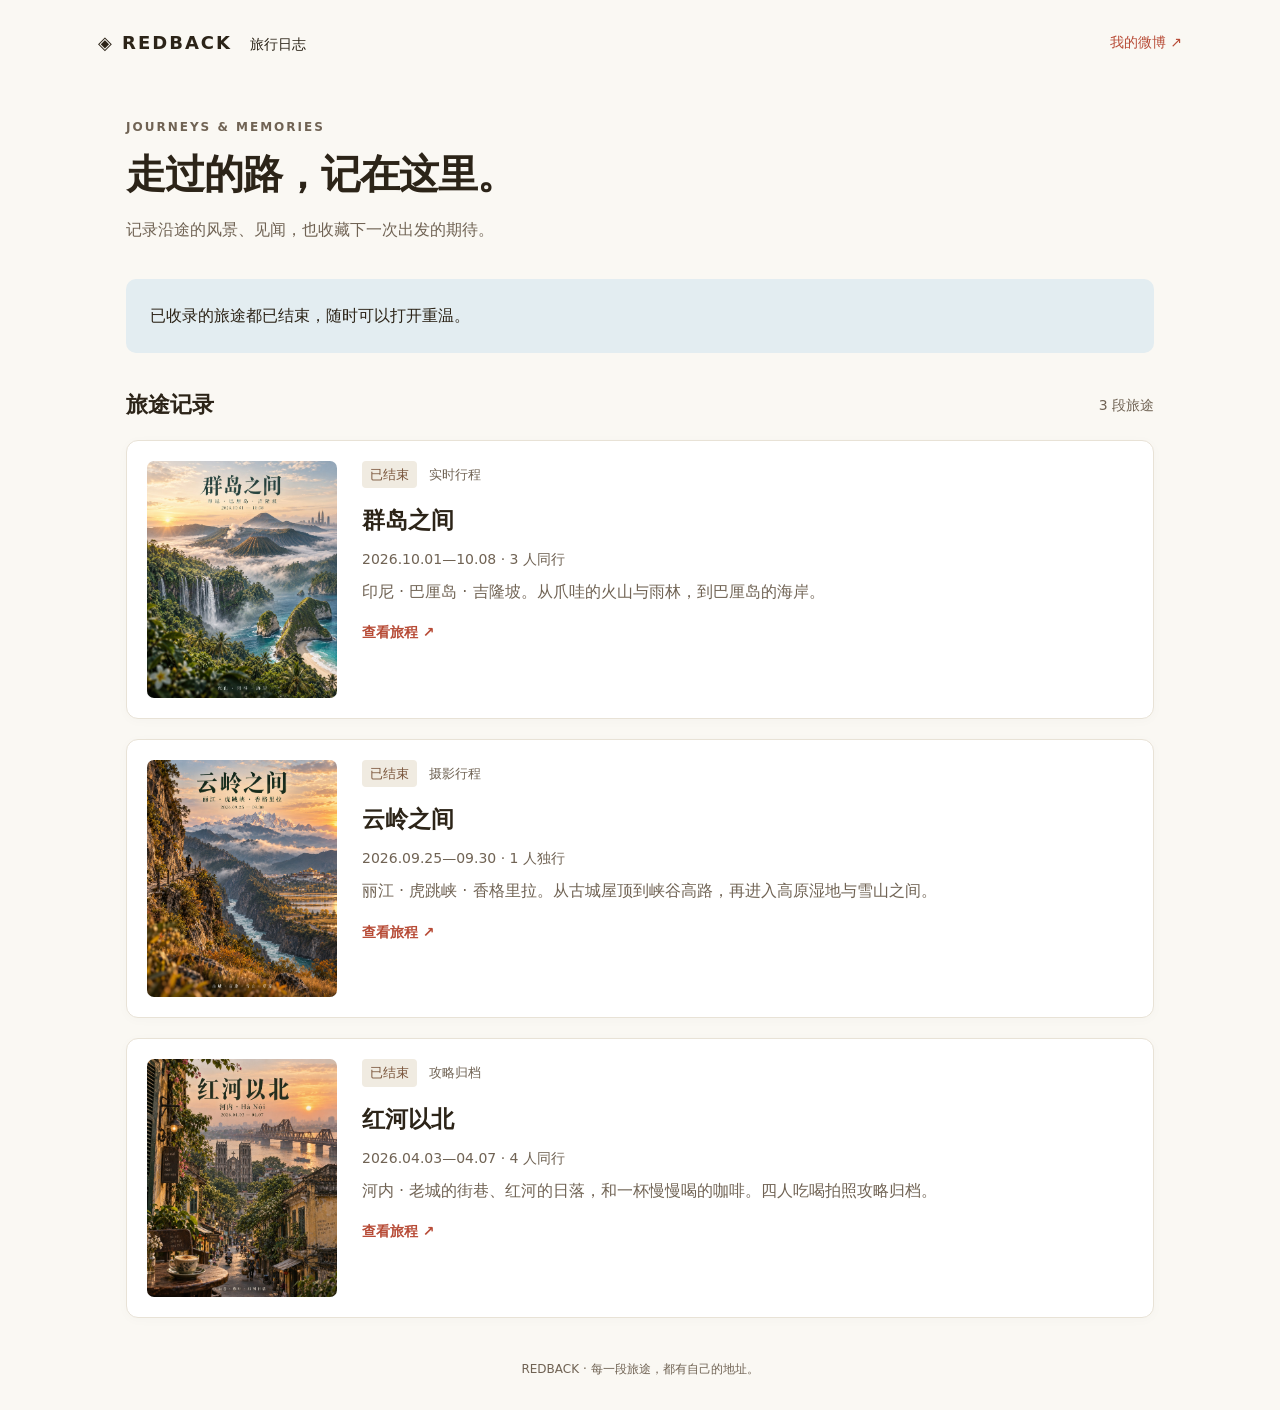
==== index.html @ 3b459f47 "Add Yunnan photo journey" ====
<!doctype html><html lang="zh-CN"><head><meta charset="utf-8"><meta name="viewport" content="width=device-width,initial-scale=1"><meta name="theme-color" content="#a94632"><title>Redback · 旅行日志</title><meta name="description" content="Redback 的旅行日志、行程与沿途见闻"><link rel="stylesheet" href="hub.css?v=3"><script src="trips.js?v=5" defer></script><script src="hub.js?v=4" defer></script><link rel="icon" type="image/svg+xml" href="assets/favicon.svg?v=1"></head><body><header><a href="./" class="brand">◈ REDBACK <span>旅行日志</span></a><a href="https://weibo.com/u/7361396417">我的微博 ↗</a></header><main><section class="intro"><p class="eyebrow">JOURNEYS & MEMORIES</p><h1>走过的路，记在这里。</h1><p>记录沿途的风景、见闻，也收藏下一次出发的期待。</p></section><section id="featured" aria-label="当前或下一段旅程"></section><section><div class="sectionhead"><h2>旅途记录</h2><span id="total"></span></div><div id="trips"></div></section><noscript><p>请启用 JavaScript 查看完整旅途记录。</p><a href="2026/yunnan/">打开云岭之间 · 丽江—虎跳峡—香格里拉摄影行程</a><a href="2026/indonesia/">打开群岛之间 · 印尼—巴厘岛—吉隆坡旅行日志</a><a href="2026/hanoi/">打开红河以北 · 河内攻略归档</a></noscript><footer>REDBACK · 每一段旅途，都有自己的地址。</footer></main></body></html>
---- hub.css ----
:root{font:16px/1.65 "PingFang SC","Microsoft YaHei",system-ui,sans-serif;color:#17313a;background:#f2f5f6}*{box-sizing:border-box}body{margin:0}a{color:#1a6d76;text-decoration:none}a:focus-visible{outline:3px solid #df9d36;outline-offset:4px}header{max-width:1140px;margin:auto;padding:28px;display:flex;justify-content:space-between;align-items:center;gap:18px;font-size:14px}.brand{font-size:18px;letter-spacing:2px;font-weight:750;color:#17313a}.brand span{font-size:14px;letter-spacing:0;margin-left:10px;font-weight:400}main{max-width:1084px;margin:auto;padding:20px 28px}.intro{margin:10px 0 35px}.eyebrow{font-size:12px;font-weight:650;letter-spacing:2px}.intro h1{font-size:40px;letter-spacing:-1px;margin:8px 0;line-height:1.3}.intro p{color:#5a737e}.featured{background:#112c36;border-top:4px solid #64d9cb;border-radius:16px;padding:30px 34px;display:grid;grid-template-columns:1fr 240px;gap:30px;color:white}.featured .eyebrow{color:#79e1d5}.featured h2{font-size:27px;margin:10px 0}.featured p{color:#c6d9df;margin:6px 0}.button{display:inline-block;background:#77e1d1;color:#12363d;border-radius:7px;padding:9px 18px;font-weight:650;margin-top:18px}.count{display:flex;flex-direction:column;justify-content:center;border-left:1px solid #48616b;padding-left:30px;font-size:14px;color:#c6d9df}.count strong{font-size:40px;color:white;font-variant-numeric:tabular-nums;line-height:1.8}.sectionhead{display:flex;align-items:center;justify-content:space-between;margin:34px 0 16px}.sectionhead h2{font-size:22px;margin:0}.sectionhead span{font-size:14px;color:#5a737e}#trips{display:grid;gap:20px}.trip{display:grid;grid-template-columns:190px 1fr;gap:25px;padding:20px;background:white;border:1px solid #d5e1e5;border-radius:12px;color:#17313a}.trip:hover{border-color:#45a798}.trip img{width:190px;height:220px;object-fit:cover;object-position:center;border-radius:7px}.meta{display:flex;gap:12px;align-items:center;font-size:13px;color:#607c86}.badge{background:#e0f3ee;color:#266d61;padding:3px 8px;border-radius:4px}.trip h3{font-size:23px;margin:14px 0 6px}.trip p{margin:8px 0;color:#566f7a}.dates{font-size:14px}.open{display:block;margin-top:16px;color:#18747b;font-size:14px;font-weight:650}.noimage{display:grid;place-items:center;background:#173b46;color:#74dccd;border-radius:8px;font-size:54px}.finished{padding:24px;background:#e3edf1;border-radius:10px}footer{font-size:12px;color:#6c858e;text-align:center;padding:42px 0 10px}@media(max-width:680px){header{padding:20px}.brand{font-size:16px;letter-spacing:1px}.brand span{display:block;margin:0;font-size:12px}main{padding:8px 20px}.intro h1{font-size:31px}.featured{grid-template-columns:1fr;padding:23px;gap:20px}.featured h2{font-size:25px}.count{border-left:0;border-top:1px solid #48616b;padding:14px 0 0}.count strong{font-size:30px}.trip{grid-template-columns:92px minmax(0,1fr);gap:15px;padding:15px}.trip img{width:92px;height:142px}.trip h3{font-size:19px;margin-top:10px}.trip p{font-size:14px}.meta{flex-wrap:wrap;gap:5px 10px}.noimage{font-size:30px}}

/* Keep the complete cover visible at its natural ratio. */
.trip{align-items:start}.trip img{height:auto;aspect-ratio:1122/1402;object-fit:cover}.trip h3{overflow-wrap:anywhere}


:root{color:#2c2418;background:#faf8f3}header,.brand,.trip{color:#2c2418}a,.open{color:#b74b36}.intro p,.trip p,.sectionhead span,.meta{color:#706354}.intro h1,.trip h3,.featured h2{font-family:'Songti SC',SimSun,serif}.featured{background:#3e2f24;border-top-color:#d4883e}.featured .eyebrow{color:#ebc49c}.featured p,.count{color:#e1d1bf}.button{background:#f0d6ad;color:#3e2f24}.count{border-color:#77624e}.trip{border-color:#e8e2d6;box-shadow:0 2px 12px #2c241806}.trip:hover{border-color:#c8553d}.badge{background:#f0ebe1;color:#79543a}.noimage{min-height:238px;background:#4a3728;color:#e8a854;font-family:SimSun,serif;font-size:32px;writing-mode:vertical-rl;letter-spacing:8px}.trip img{object-fit:contain}footer{color:#706354}@media(max-width:680px){.noimage{min-height:142px;font-size:22px;letter-spacing:4px}}
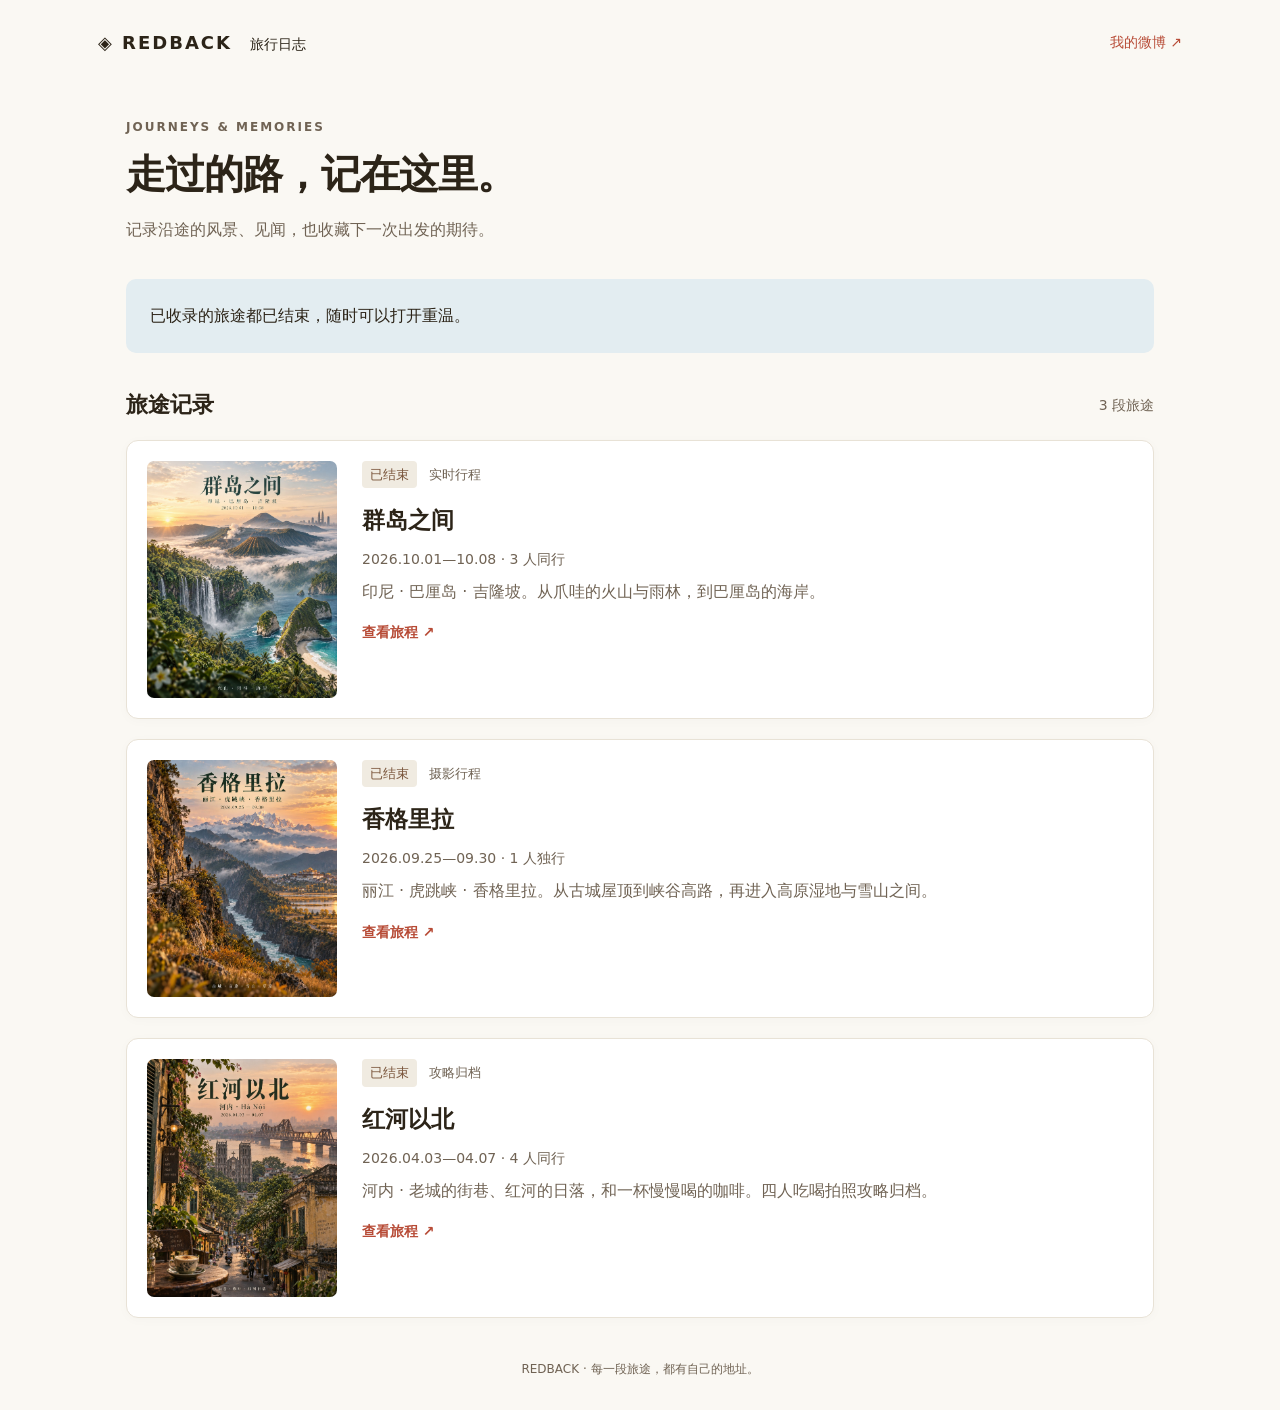
==== commit 4d415296: "Update Shangri-La trip title and transport" ====
--- a/index.html
+++ b/index.html
@@ -1 +1 @@
-<!doctype html><html lang="zh-CN"><head><meta charset="utf-8"><meta name="viewport" content="width=device-width,initial-scale=1"><meta name="theme-color" content="#a94632"><title>Redback · 旅行日志</title><meta name="description" content="Redback 的旅行日志、行程与沿途见闻"><link rel="stylesheet" href="hub.css?v=3"><script src="trips.js?v=5" defer></script><script src="hub.js?v=4" defer></script><link rel="icon" type="image/svg+xml" href="assets/favicon.svg?v=1"></head><body><header><a href="./" class="brand">◈ REDBACK <span>旅行日志</span></a><a href="https://weibo.com/u/7361396417">我的微博 ↗</a></header><main><section class="intro"><p class="eyebrow">JOURNEYS & MEMORIES</p><h1>走过的路，记在这里。</h1><p>记录沿途的风景、见闻，也收藏下一次出发的期待。</p></section><section id="featured" aria-label="当前或下一段旅程"></section><section><div class="sectionhead"><h2>旅途记录</h2><span id="total"></span></div><div id="trips"></div></section><noscript><p>请启用 JavaScript 查看完整旅途记录。</p><a href="2026/yunnan/">打开云岭之间 · 丽江—虎跳峡—香格里拉摄影行程</a><a href="2026/indonesia/">打开群岛之间 · 印尼—巴厘岛—吉隆坡旅行日志</a><a href="2026/hanoi/">打开红河以北 · 河内攻略归档</a></noscript><footer>REDBACK · 每一段旅途，都有自己的地址。</footer></main></body></html>
+<!doctype html><html lang="zh-CN"><head><meta charset="utf-8"><meta name="viewport" content="width=device-width,initial-scale=1"><meta name="theme-color" content="#a94632"><title>Redback · 旅行日志</title><meta name="description" content="Redback 的旅行日志、行程与沿途见闻"><link rel="stylesheet" href="hub.css?v=3"><script src="trips.js?v=6" defer></script><script src="hub.js?v=4" defer></script><link rel="icon" type="image/svg+xml" href="assets/favicon.svg?v=1"></head><body><header><a href="./" class="brand">◈ REDBACK <span>旅行日志</span></a><a href="https://weibo.com/u/7361396417">我的微博 ↗</a></header><main><section class="intro"><p class="eyebrow">JOURNEYS & MEMORIES</p><h1>走过的路，记在这里。</h1><p>记录沿途的风景、见闻，也收藏下一次出发的期待。</p></section><section id="featured" aria-label="当前或下一段旅程"></section><section><div class="sectionhead"><h2>旅途记录</h2><span id="total"></span></div><div id="trips"></div></section><noscript><p>请启用 JavaScript 查看完整旅途记录。</p><a href="2026/yunnan/">打开香格里拉 · 丽江—虎跳峡—香格里拉摄影行程</a><a href="2026/indonesia/">打开群岛之间 · 印尼—巴厘岛—吉隆坡旅行日志</a><a href="2026/hanoi/">打开红河以北 · 河内攻略归档</a></noscript><footer>REDBACK · 每一段旅途，都有自己的地址。</footer></main></body></html>
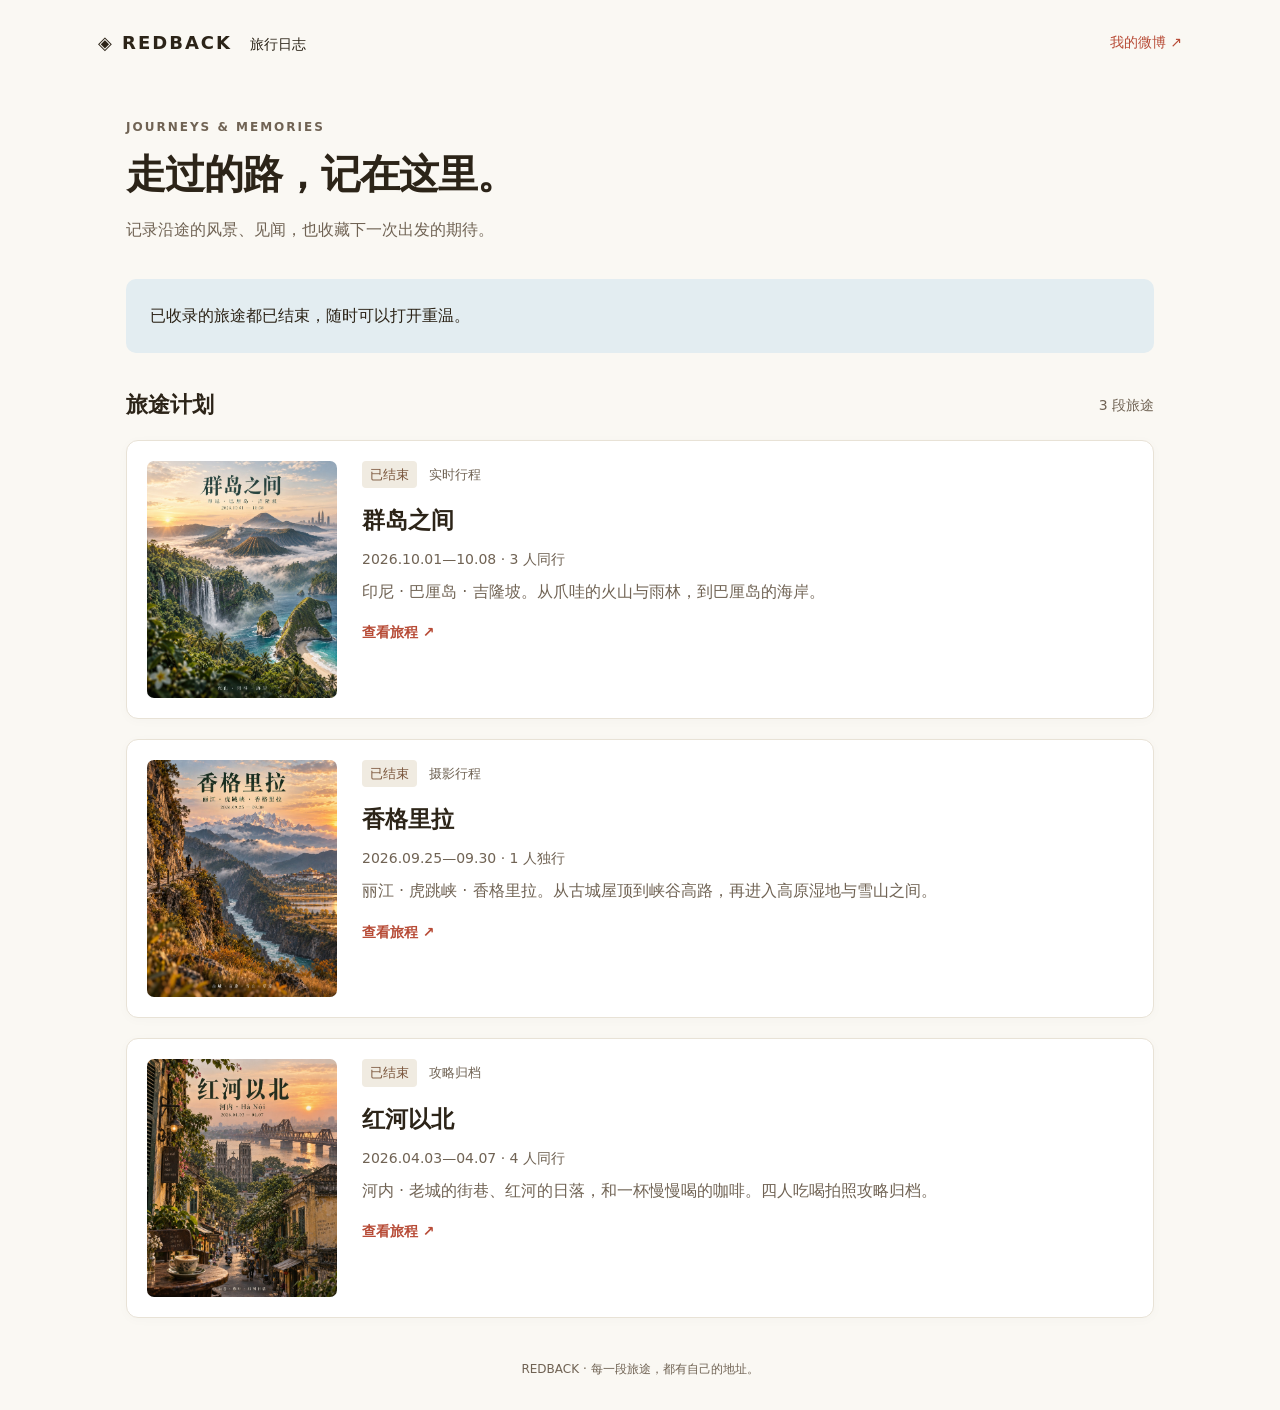
==== commit a368bf1e: "copy: label current journeys as travel plans" ====
--- a/index.html
+++ b/index.html
@@ -1 +1 @@
-<!doctype html><html lang="zh-CN"><head><meta charset="utf-8"><meta name="viewport" content="width=device-width,initial-scale=1"><meta name="theme-color" content="#a94632"><title>Redback · 旅行日志</title><meta name="description" content="Redback 的旅行日志、行程与沿途见闻"><link rel="stylesheet" href="hub.css?v=3"><script src="trips.js?v=6" defer></script><script src="hub.js?v=4" defer></script><link rel="icon" type="image/svg+xml" href="assets/favicon.svg?v=1"></head><body><header><a href="./" class="brand">◈ REDBACK <span>旅行日志</span></a><a href="https://weibo.com/u/7361396417">我的微博 ↗</a></header><main><section class="intro"><p class="eyebrow">JOURNEYS & MEMORIES</p><h1>走过的路，记在这里。</h1><p>记录沿途的风景、见闻，也收藏下一次出发的期待。</p></section><section id="featured" aria-label="当前或下一段旅程"></section><section><div class="sectionhead"><h2>旅途记录</h2><span id="total"></span></div><div id="trips"></div></section><noscript><p>请启用 JavaScript 查看完整旅途记录。</p><a href="2026/yunnan/">打开香格里拉 · 丽江—虎跳峡—香格里拉摄影行程</a><a href="2026/indonesia/">打开群岛之间 · 印尼—巴厘岛—吉隆坡旅行日志</a><a href="2026/hanoi/">打开红河以北 · 河内攻略归档</a></noscript><footer>REDBACK · 每一段旅途，都有自己的地址。</footer></main></body></html>
+<!doctype html><html lang="zh-CN"><head><meta charset="utf-8"><meta name="viewport" content="width=device-width,initial-scale=1"><meta name="theme-color" content="#a94632"><title>Redback · 旅行日志</title><meta name="description" content="Redback 的旅行日志、行程与沿途见闻"><link rel="stylesheet" href="hub.css?v=3"><script src="trips.js?v=6" defer></script><script src="hub.js?v=4" defer></script><link rel="icon" type="image/svg+xml" href="assets/favicon.svg?v=1"></head><body><header><a href="./" class="brand">◈ REDBACK <span>旅行日志</span></a><a href="https://weibo.com/u/7361396417">我的微博 ↗</a></header><main><section class="intro"><p class="eyebrow">JOURNEYS & MEMORIES</p><h1>走过的路，记在这里。</h1><p>记录沿途的风景、见闻，也收藏下一次出发的期待。</p></section><section id="featured" aria-label="当前或下一段旅程"></section><section><div class="sectionhead"><h2>旅途计划</h2><span id="total"></span></div><div id="trips"></div></section><noscript><p>请启用 JavaScript 查看完整旅途计划。</p><a href="2026/yunnan/">打开香格里拉 · 丽江—虎跳峡—香格里拉摄影行程</a><a href="2026/indonesia/">打开群岛之间 · 印尼—巴厘岛—吉隆坡旅行日志</a><a href="2026/hanoi/">打开红河以北 · 河内攻略归档</a></noscript><footer>REDBACK · 每一段旅途，都有自己的地址。</footer></main></body></html>
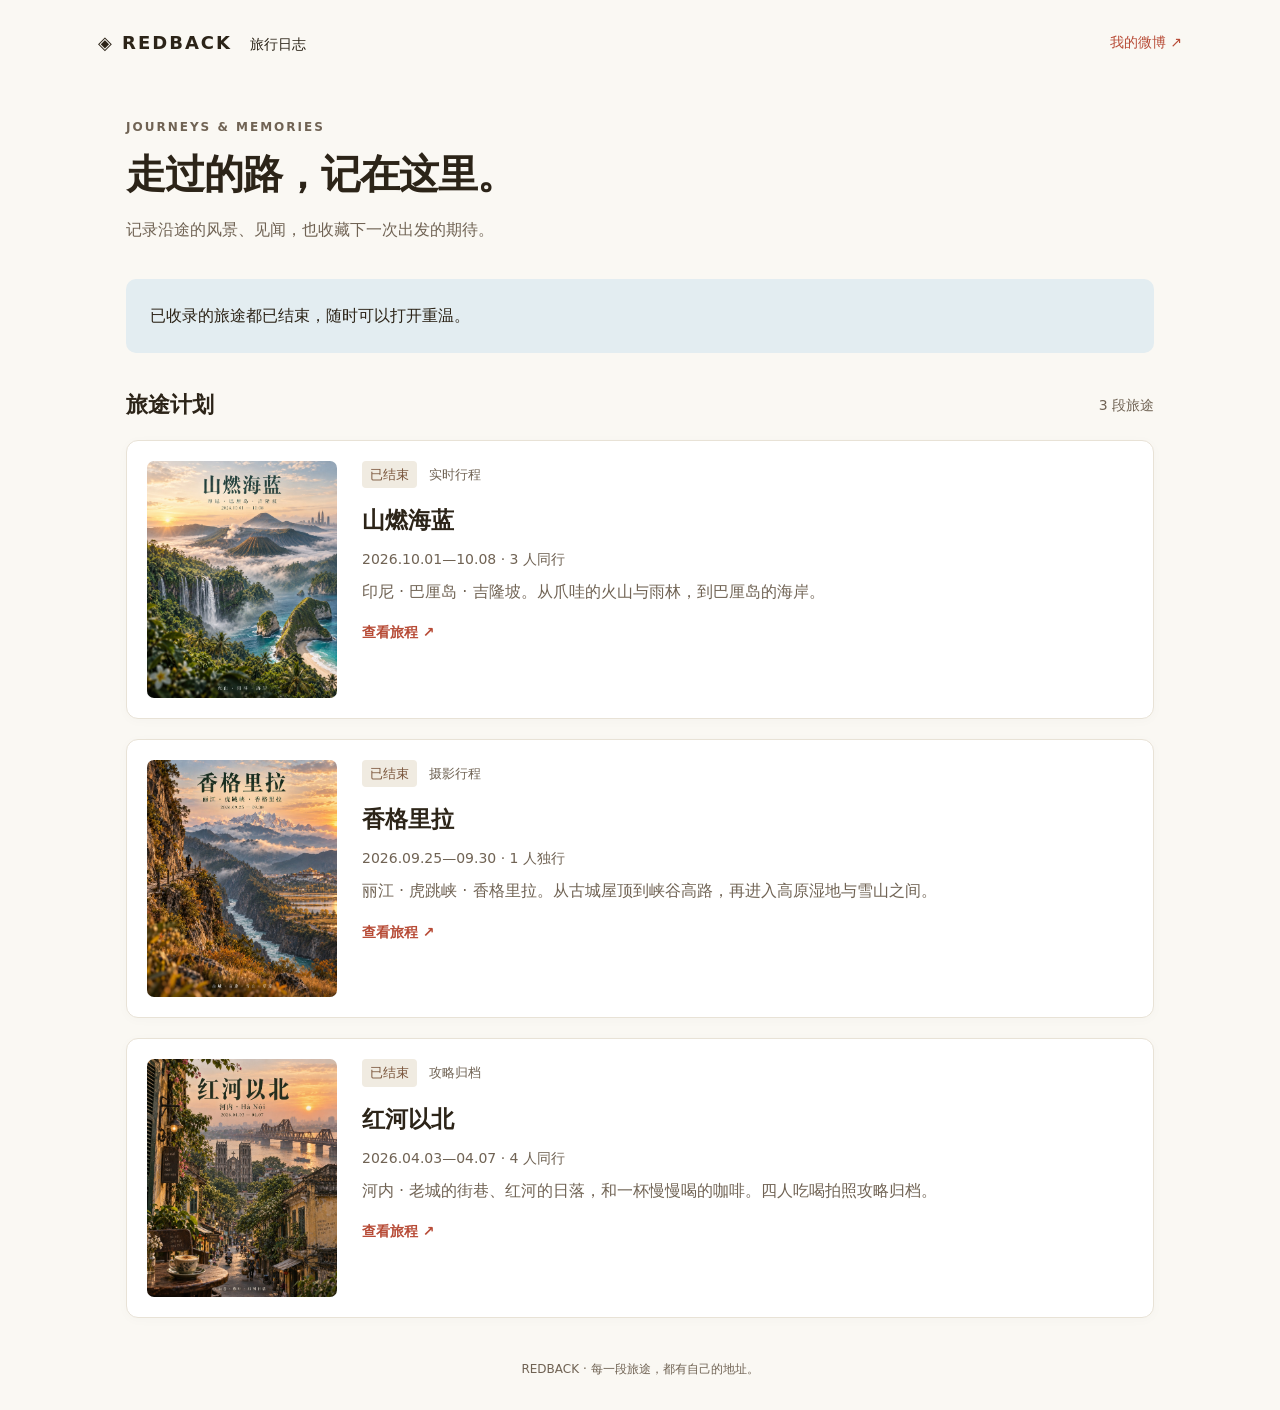
==== commit 35b96192: "Rename Indonesia journey to 山燃海蓝 and update poster" ====
--- a/index.html
+++ b/index.html
@@ -1 +1 @@
-<!doctype html><html lang="zh-CN"><head><meta charset="utf-8"><meta name="viewport" content="width=device-width,initial-scale=1"><meta name="theme-color" content="#a94632"><title>Redback · 旅行日志</title><meta name="description" content="Redback 的旅行日志、行程与沿途见闻"><link rel="stylesheet" href="hub.css?v=3"><script src="trips.js?v=6" defer></script><script src="hub.js?v=4" defer></script><link rel="icon" type="image/svg+xml" href="assets/favicon.svg?v=1"></head><body><header><a href="./" class="brand">◈ REDBACK <span>旅行日志</span></a><a href="https://weibo.com/u/7361396417">我的微博 ↗</a></header><main><section class="intro"><p class="eyebrow">JOURNEYS & MEMORIES</p><h1>走过的路，记在这里。</h1><p>记录沿途的风景、见闻，也收藏下一次出发的期待。</p></section><section id="featured" aria-label="当前或下一段旅程"></section><section><div class="sectionhead"><h2>旅途计划</h2><span id="total"></span></div><div id="trips"></div></section><noscript><p>请启用 JavaScript 查看完整旅途计划。</p><a href="2026/yunnan/">打开香格里拉 · 丽江—虎跳峡—香格里拉摄影行程</a><a href="2026/indonesia/">打开群岛之间 · 印尼—巴厘岛—吉隆坡旅行日志</a><a href="2026/hanoi/">打开红河以北 · 河内攻略归档</a></noscript><footer>REDBACK · 每一段旅途，都有自己的地址。</footer></main></body></html>
+<!doctype html><html lang="zh-CN"><head><meta charset="utf-8"><meta name="viewport" content="width=device-width,initial-scale=1"><meta name="theme-color" content="#a94632"><title>Redback · 旅行日志</title><meta name="description" content="Redback 的旅行日志、行程与沿途见闻"><link rel="stylesheet" href="hub.css?v=3"><script src="trips.js?v=7" defer></script><script src="hub.js?v=4" defer></script><link rel="icon" type="image/svg+xml" href="assets/favicon.svg?v=1"></head><body><header><a href="./" class="brand">◈ REDBACK <span>旅行日志</span></a><a href="https://weibo.com/u/7361396417">我的微博 ↗</a></header><main><section class="intro"><p class="eyebrow">JOURNEYS & MEMORIES</p><h1>走过的路，记在这里。</h1><p>记录沿途的风景、见闻，也收藏下一次出发的期待。</p></section><section id="featured" aria-label="当前或下一段旅程"></section><section><div class="sectionhead"><h2>旅途计划</h2><span id="total"></span></div><div id="trips"></div></section><noscript><p>请启用 JavaScript 查看完整旅途计划。</p><a href="2026/yunnan/">打开香格里拉 · 丽江—虎跳峡—香格里拉摄影行程</a><a href="2026/indonesia/">打开山燃海蓝 · 印尼—巴厘岛—吉隆坡旅行日志</a><a href="2026/hanoi/">打开红河以北 · 河内攻略归档</a></noscript><footer>REDBACK · 每一段旅途，都有自己的地址。</footer></main></body></html>
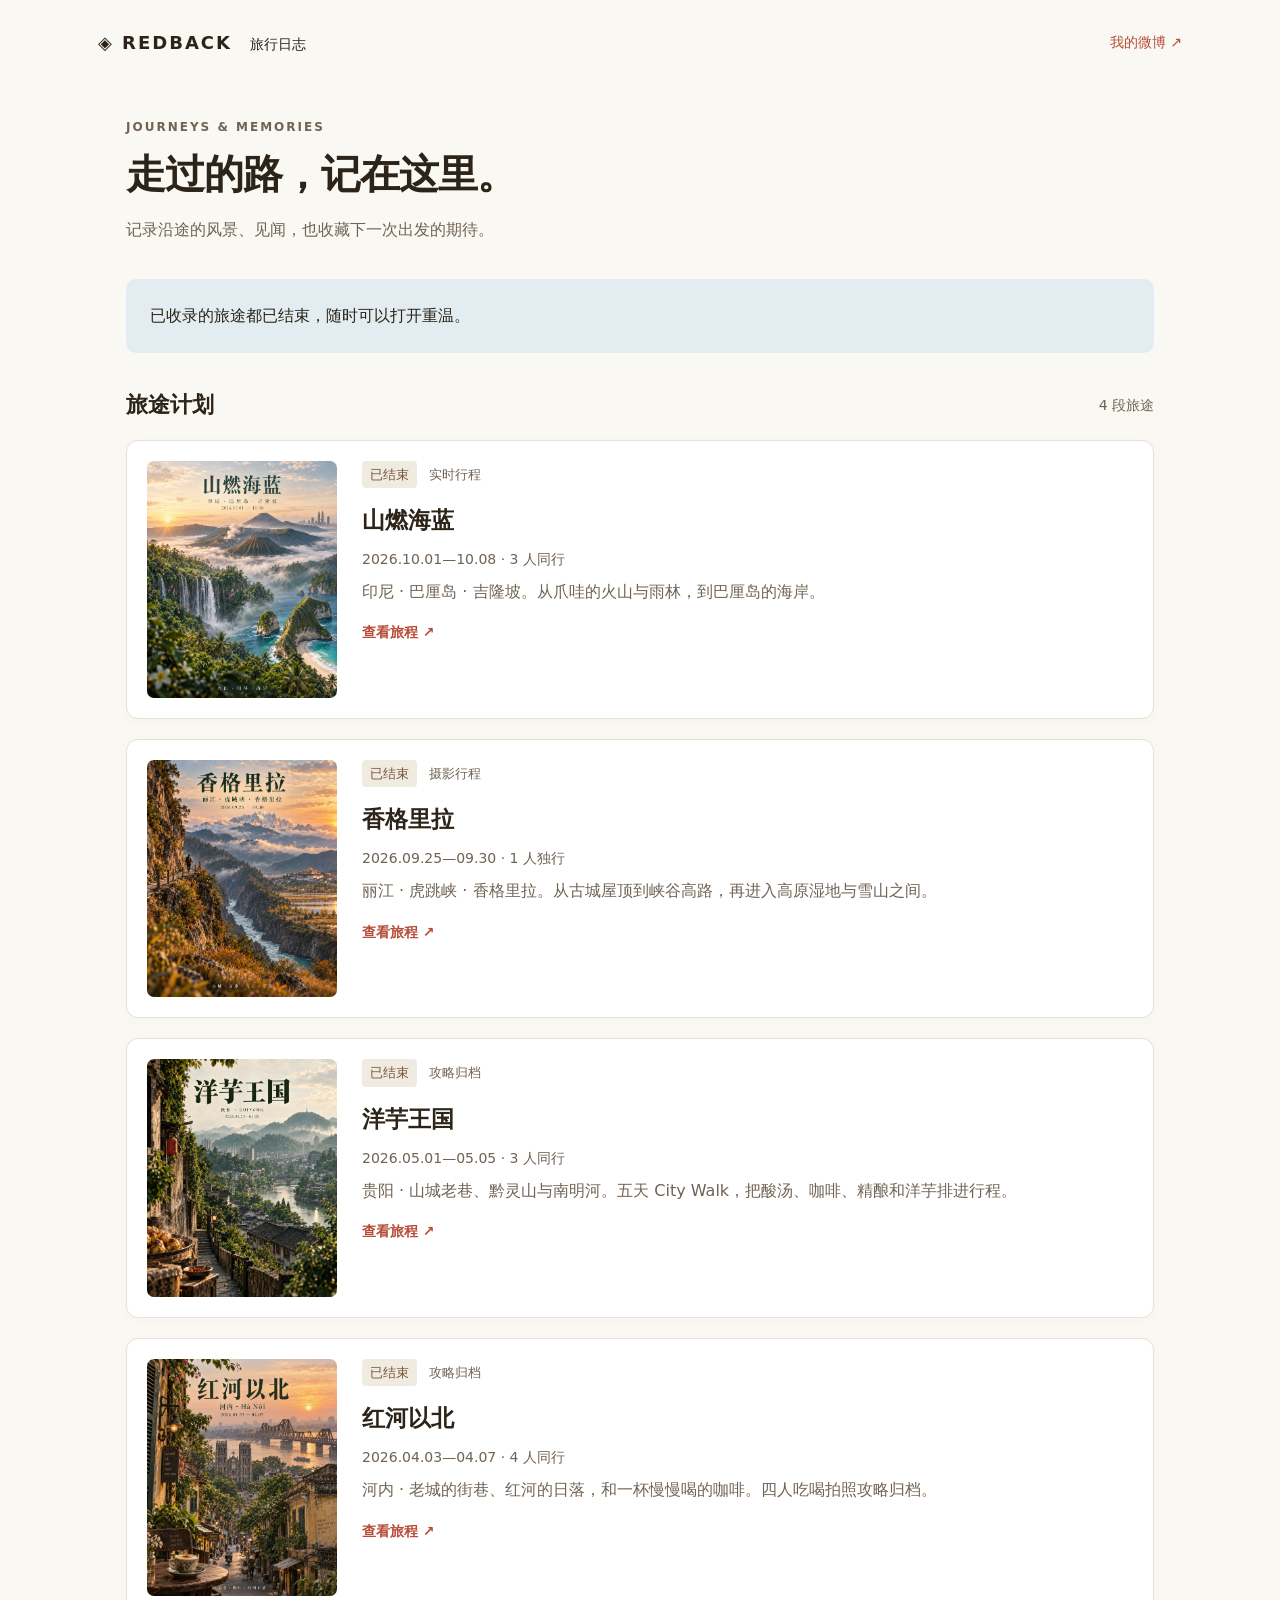
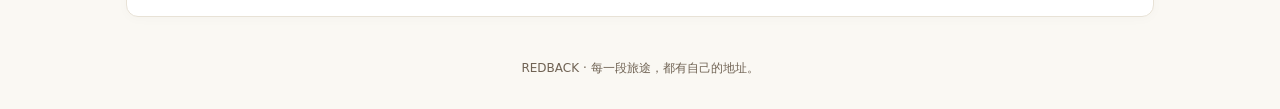
==== commit 42f41c41: "Archive Guiyang trip as 洋芋王国" ====
--- a/index.html
+++ b/index.html
@@ -1 +1 @@
-<!doctype html><html lang="zh-CN"><head><meta charset="utf-8"><meta name="viewport" content="width=device-width,initial-scale=1"><meta name="theme-color" content="#a94632"><title>Redback · 旅行日志</title><meta name="description" content="Redback 的旅行日志、行程与沿途见闻"><link rel="stylesheet" href="hub.css?v=3"><script src="trips.js?v=7" defer></script><script src="hub.js?v=4" defer></script><link rel="icon" type="image/svg+xml" href="assets/favicon.svg?v=1"></head><body><header><a href="./" class="brand">◈ REDBACK <span>旅行日志</span></a><a href="https://weibo.com/u/7361396417">我的微博 ↗</a></header><main><section class="intro"><p class="eyebrow">JOURNEYS & MEMORIES</p><h1>走过的路，记在这里。</h1><p>记录沿途的风景、见闻，也收藏下一次出发的期待。</p></section><section id="featured" aria-label="当前或下一段旅程"></section><section><div class="sectionhead"><h2>旅途计划</h2><span id="total"></span></div><div id="trips"></div></section><noscript><p>请启用 JavaScript 查看完整旅途计划。</p><a href="2026/yunnan/">打开香格里拉 · 丽江—虎跳峡—香格里拉摄影行程</a><a href="2026/indonesia/">打开山燃海蓝 · 印尼—巴厘岛—吉隆坡旅行日志</a><a href="2026/hanoi/">打开红河以北 · 河内攻略归档</a></noscript><footer>REDBACK · 每一段旅途，都有自己的地址。</footer></main></body></html>
+<!doctype html><html lang="zh-CN"><head><meta charset="utf-8"><meta name="viewport" content="width=device-width,initial-scale=1"><meta name="theme-color" content="#a94632"><title>Redback · 旅行日志</title><meta name="description" content="Redback 的旅行日志、行程与沿途见闻"><link rel="stylesheet" href="hub.css?v=3"><script src="trips.js?v=8" defer></script><script src="hub.js?v=4" defer></script><link rel="icon" type="image/svg+xml" href="assets/favicon.svg?v=1"></head><body><header><a href="./" class="brand">◈ REDBACK <span>旅行日志</span></a><a href="https://weibo.com/u/7361396417">我的微博 ↗</a></header><main><section class="intro"><p class="eyebrow">JOURNEYS & MEMORIES</p><h1>走过的路，记在这里。</h1><p>记录沿途的风景、见闻，也收藏下一次出发的期待。</p></section><section id="featured" aria-label="当前或下一段旅程"></section><section><div class="sectionhead"><h2>旅途计划</h2><span id="total"></span></div><div id="trips"></div></section><noscript><p>请启用 JavaScript 查看完整旅途计划。</p><a href="2026/yunnan/">打开香格里拉 · 丽江—虎跳峡—香格里拉摄影行程</a><a href="2026/indonesia/">打开山燃海蓝 · 印尼—巴厘岛—吉隆坡旅行日志</a><a href="2026/guiyang/">打开洋芋王国 · 贵阳五日 City Walk 攻略归档</a><a href="2026/hanoi/">打开红河以北 · 河内攻略归档</a></noscript><footer>REDBACK · 每一段旅途，都有自己的地址。</footer></main></body></html>
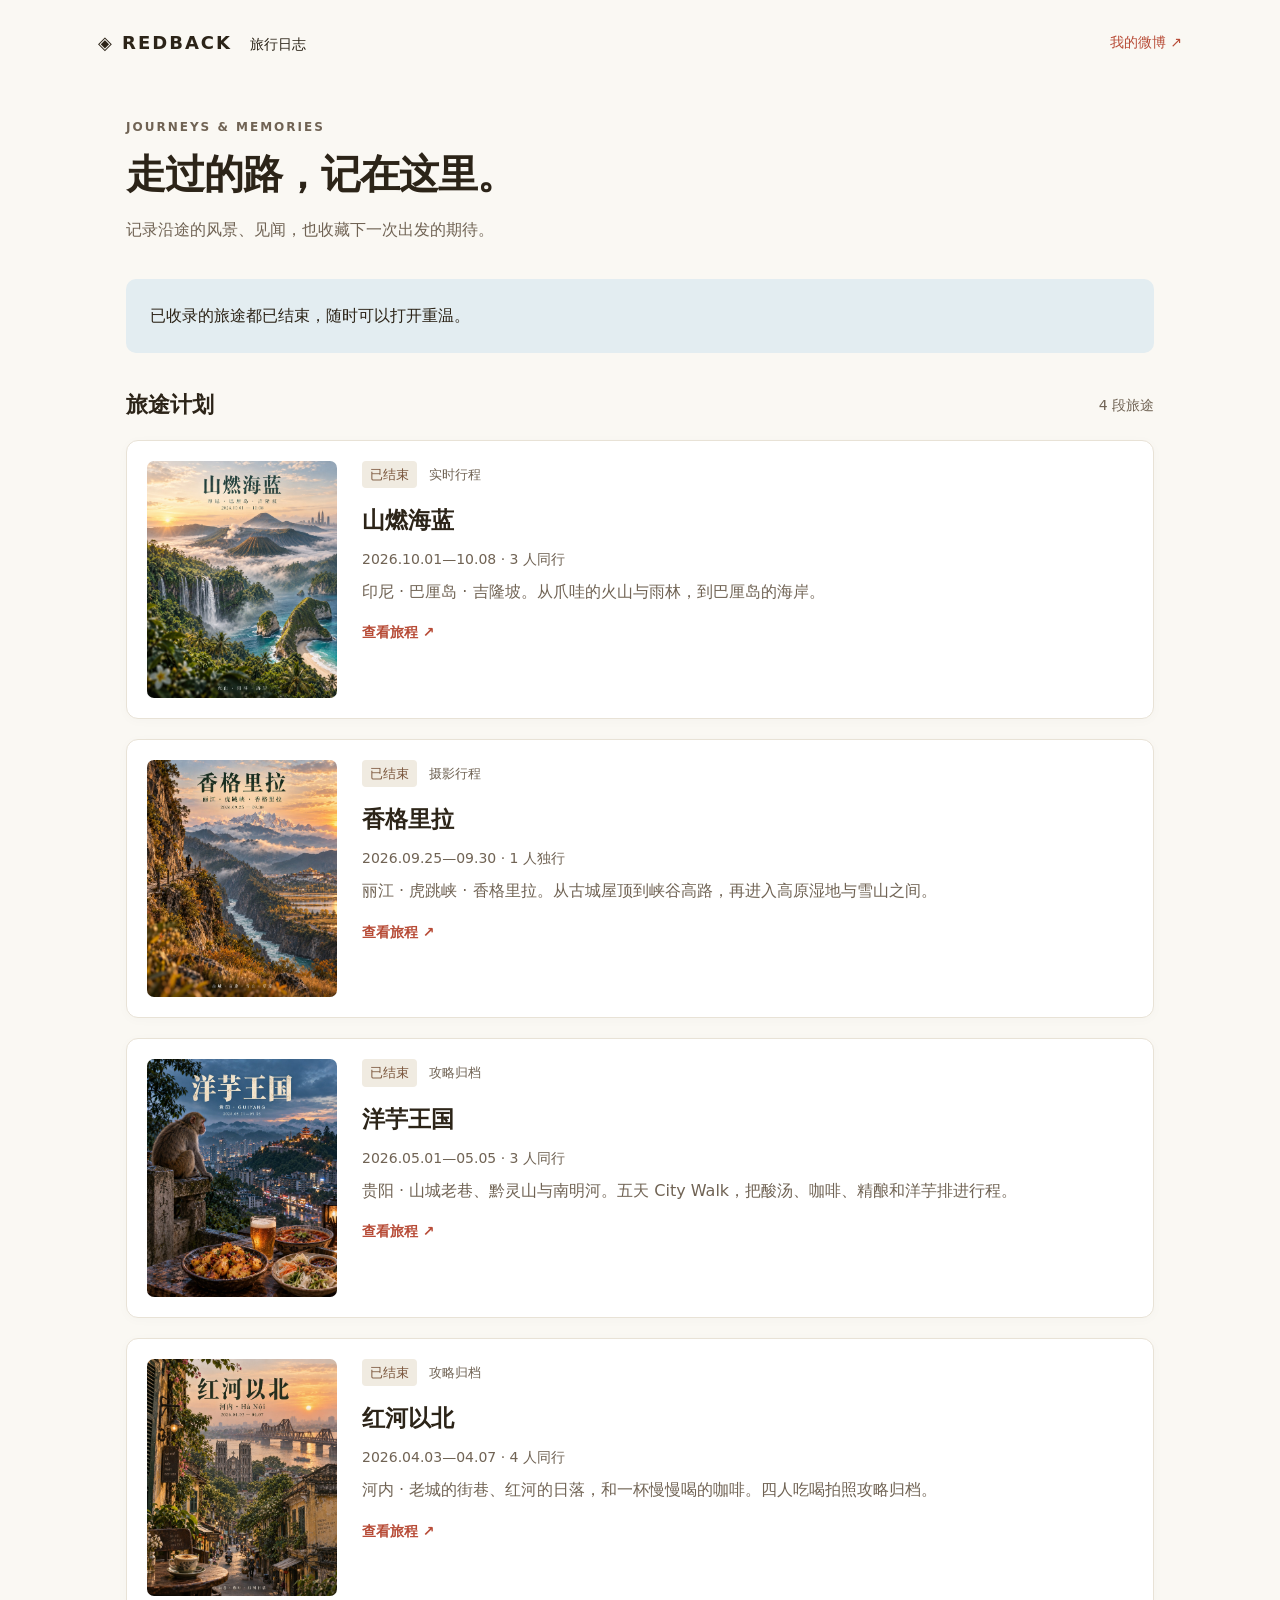
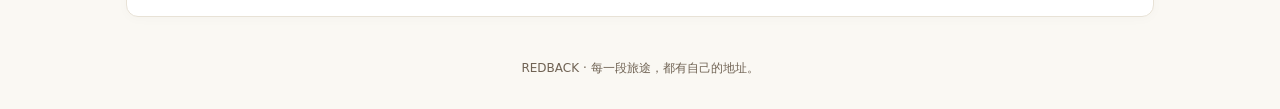
==== commit fc77013a: "Update Guiyang poster with trip landmarks" ====
--- a/index.html
+++ b/index.html
@@ -1 +1 @@
-<!doctype html><html lang="zh-CN"><head><meta charset="utf-8"><meta name="viewport" content="width=device-width,initial-scale=1"><meta name="theme-color" content="#a94632"><title>Redback · 旅行日志</title><meta name="description" content="Redback 的旅行日志、行程与沿途见闻"><link rel="stylesheet" href="hub.css?v=3"><script src="trips.js?v=8" defer></script><script src="hub.js?v=4" defer></script><link rel="icon" type="image/svg+xml" href="assets/favicon.svg?v=1"></head><body><header><a href="./" class="brand">◈ REDBACK <span>旅行日志</span></a><a href="https://weibo.com/u/7361396417">我的微博 ↗</a></header><main><section class="intro"><p class="eyebrow">JOURNEYS & MEMORIES</p><h1>走过的路，记在这里。</h1><p>记录沿途的风景、见闻，也收藏下一次出发的期待。</p></section><section id="featured" aria-label="当前或下一段旅程"></section><section><div class="sectionhead"><h2>旅途计划</h2><span id="total"></span></div><div id="trips"></div></section><noscript><p>请启用 JavaScript 查看完整旅途计划。</p><a href="2026/yunnan/">打开香格里拉 · 丽江—虎跳峡—香格里拉摄影行程</a><a href="2026/indonesia/">打开山燃海蓝 · 印尼—巴厘岛—吉隆坡旅行日志</a><a href="2026/guiyang/">打开洋芋王国 · 贵阳五日 City Walk 攻略归档</a><a href="2026/hanoi/">打开红河以北 · 河内攻略归档</a></noscript><footer>REDBACK · 每一段旅途，都有自己的地址。</footer></main></body></html>
+<!doctype html><html lang="zh-CN"><head><meta charset="utf-8"><meta name="viewport" content="width=device-width,initial-scale=1"><meta name="theme-color" content="#a94632"><title>Redback · 旅行日志</title><meta name="description" content="Redback 的旅行日志、行程与沿途见闻"><link rel="stylesheet" href="hub.css?v=3"><script src="trips.js?v=9" defer></script><script src="hub.js?v=4" defer></script><link rel="icon" type="image/svg+xml" href="assets/favicon.svg?v=1"></head><body><header><a href="./" class="brand">◈ REDBACK <span>旅行日志</span></a><a href="https://weibo.com/u/7361396417">我的微博 ↗</a></header><main><section class="intro"><p class="eyebrow">JOURNEYS & MEMORIES</p><h1>走过的路，记在这里。</h1><p>记录沿途的风景、见闻，也收藏下一次出发的期待。</p></section><section id="featured" aria-label="当前或下一段旅程"></section><section><div class="sectionhead"><h2>旅途计划</h2><span id="total"></span></div><div id="trips"></div></section><noscript><p>请启用 JavaScript 查看完整旅途计划。</p><a href="2026/yunnan/">打开香格里拉 · 丽江—虎跳峡—香格里拉摄影行程</a><a href="2026/indonesia/">打开山燃海蓝 · 印尼—巴厘岛—吉隆坡旅行日志</a><a href="2026/guiyang/">打开洋芋王国 · 贵阳五日 City Walk 攻略归档</a><a href="2026/hanoi/">打开红河以北 · 河内攻略归档</a></noscript><footer>REDBACK · 每一段旅途，都有自己的地址。</footer></main></body></html>
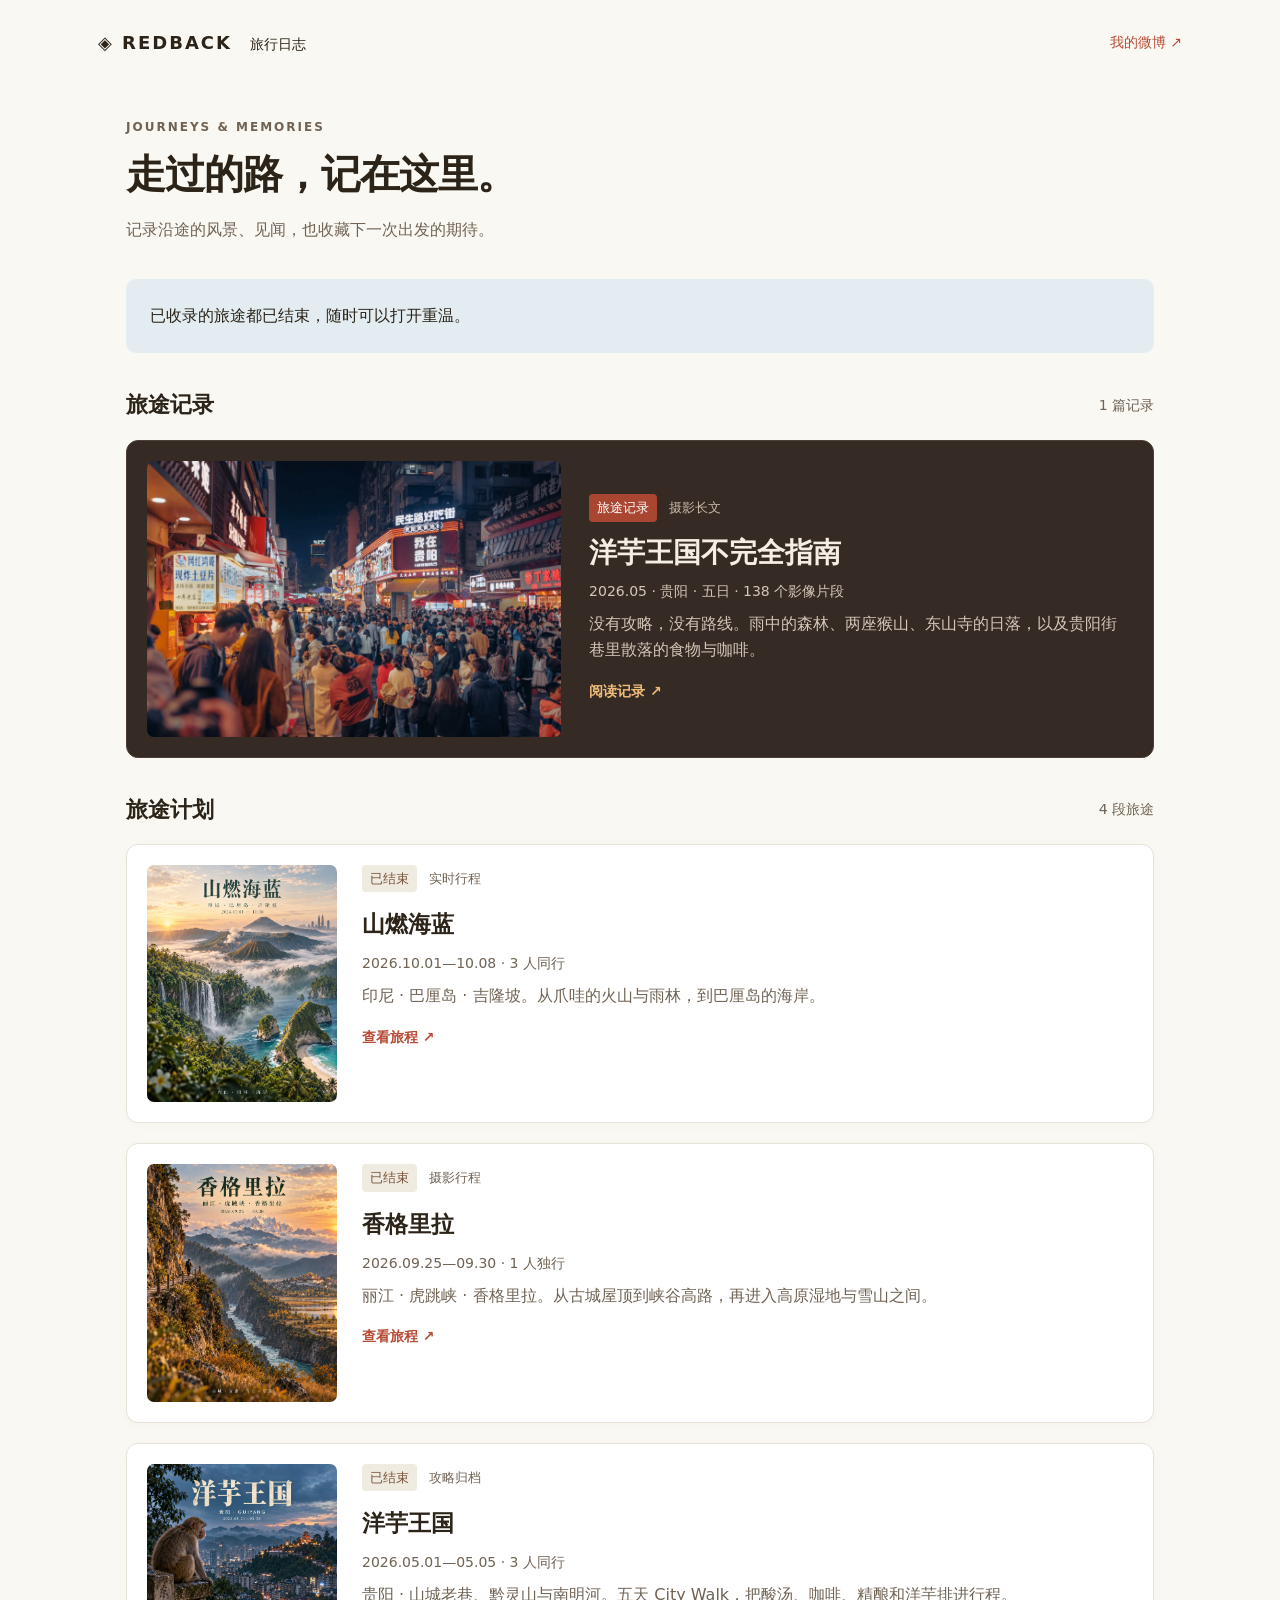
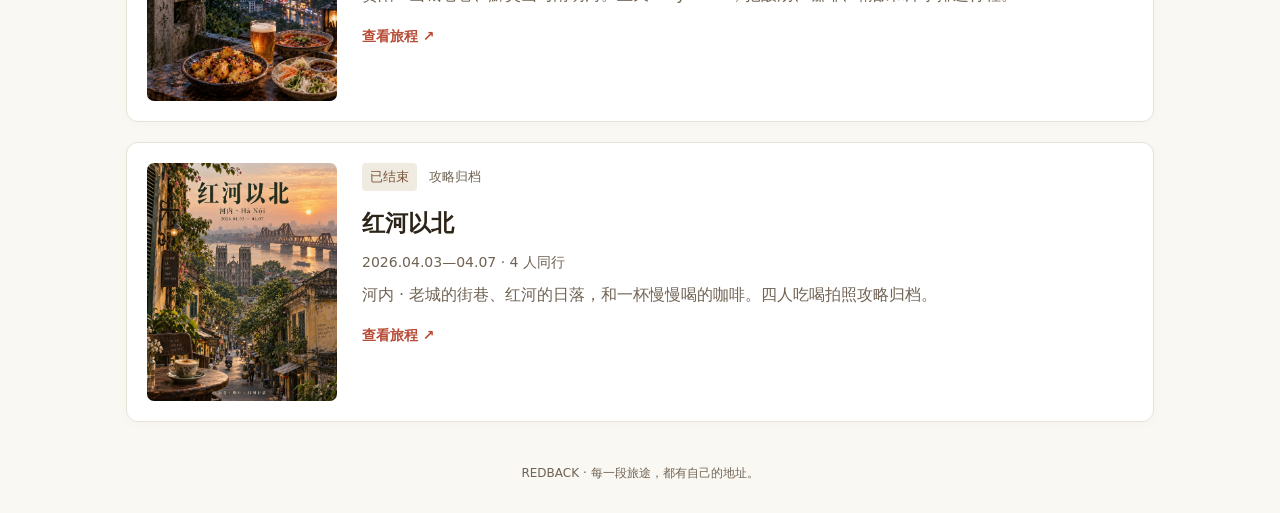
==== commit e5ce49fe: "Add Guiyang journey story" ====
--- a/index.html
+++ b/index.html
@@ -1 +1,35 @@
-<!doctype html><html lang="zh-CN"><head><meta charset="utf-8"><meta name="viewport" content="width=device-width,initial-scale=1"><meta name="theme-color" content="#a94632"><title>Redback · 旅行日志</title><meta name="description" content="Redback 的旅行日志、行程与沿途见闻"><link rel="stylesheet" href="hub.css?v=3"><script src="trips.js?v=9" defer></script><script src="hub.js?v=4" defer></script><link rel="icon" type="image/svg+xml" href="assets/favicon.svg?v=1"></head><body><header><a href="./" class="brand">◈ REDBACK <span>旅行日志</span></a><a href="https://weibo.com/u/7361396417">我的微博 ↗</a></header><main><section class="intro"><p class="eyebrow">JOURNEYS & MEMORIES</p><h1>走过的路，记在这里。</h1><p>记录沿途的风景、见闻，也收藏下一次出发的期待。</p></section><section id="featured" aria-label="当前或下一段旅程"></section><section><div class="sectionhead"><h2>旅途计划</h2><span id="total"></span></div><div id="trips"></div></section><noscript><p>请启用 JavaScript 查看完整旅途计划。</p><a href="2026/yunnan/">打开香格里拉 · 丽江—虎跳峡—香格里拉摄影行程</a><a href="2026/indonesia/">打开山燃海蓝 · 印尼—巴厘岛—吉隆坡旅行日志</a><a href="2026/guiyang/">打开洋芋王国 · 贵阳五日 City Walk 攻略归档</a><a href="2026/hanoi/">打开红河以北 · 河内攻略归档</a></noscript><footer>REDBACK · 每一段旅途，都有自己的地址。</footer></main></body></html>
+<!doctype html>
+<html lang="zh-CN">
+<head>
+  <meta charset="utf-8">
+  <meta name="viewport" content="width=device-width,initial-scale=1">
+  <meta name="theme-color" content="#a94632">
+  <title>Redback · 旅行日志</title>
+  <meta name="description" content="Redback 的旅行日志、行程与沿途见闻">
+  <link rel="stylesheet" href="hub.css?v=3">
+  <link rel="stylesheet" href="stories.css?v=1">
+  <script src="trips.js?v=9" defer></script>
+  <script src="stories.js?v=1" defer></script>
+  <script src="hub.js?v=5" defer></script>
+  <link rel="icon" type="image/svg+xml" href="assets/favicon.svg?v=1">
+</head>
+<body>
+  <header><a href="./" class="brand">◈ REDBACK <span>旅行日志</span></a><a href="https://weibo.com/u/7361396417">我的微博 ↗</a></header>
+  <main>
+    <section class="intro"><p class="eyebrow">JOURNEYS & MEMORIES</p><h1>走过的路，记在这里。</h1><p>记录沿途的风景、见闻，也收藏下一次出发的期待。</p></section>
+    <section id="featured" aria-label="当前或下一段旅程"></section>
+    <section><div class="sectionhead"><h2>旅途记录</h2><span id="story-total"></span></div><div id="stories"></div></section>
+    <section><div class="sectionhead"><h2>旅途计划</h2><span id="total"></span></div><div id="trips"></div></section>
+    <noscript>
+      <h2>旅途记录</h2>
+      <a href="stories/2026/guiyang/">阅读洋芋王国不完全指南 · 贵阳摄影长文</a>
+      <h2>旅途计划</h2>
+      <a href="2026/yunnan/">打开香格里拉 · 丽江—虎跳峡—香格里拉摄影行程</a>
+      <a href="2026/indonesia/">打开山燃海蓝 · 印尼—巴厘岛—吉隆坡旅行日志</a>
+      <a href="2026/guiyang/">打开洋芋王国 · 贵阳五日 City Walk 攻略归档</a>
+      <a href="2026/hanoi/">打开红河以北 · 河内攻略归档</a>
+    </noscript>
+    <footer>REDBACK · 每一段旅途，都有自己的地址。</footer>
+  </main>
+</body>
+</html>
--- a/stories.css
+++ b/stories.css
@@ -0,0 +1 @@
+#stories{display:grid;gap:20px}.story-card{display:grid;grid-template-columns:minmax(260px,42%) 1fr;gap:28px;align-items:center;padding:20px;background:#352b24;border:1px solid #4c3f35;border-radius:12px;color:#f5eee4}.story-card:hover{border-color:#d4883e}.story-card img{display:block;width:100%;aspect-ratio:3/2;object-fit:cover;border-radius:7px}.story-card h3{margin:12px 0 8px;font:600 28px/1.35 'Songti SC',SimSun,serif}.story-card p{margin:8px 0;color:#d3c6b8}.story-card .meta{color:#c9b7a4}.story-card .badge.record{background:#a94632;color:#fff}.story-card .open{color:#efbb78}@media(max-width:680px){.story-card{grid-template-columns:1fr;padding:14px;gap:16px}.story-card h3{font-size:22px}.story-card p{font-size:14px}}
